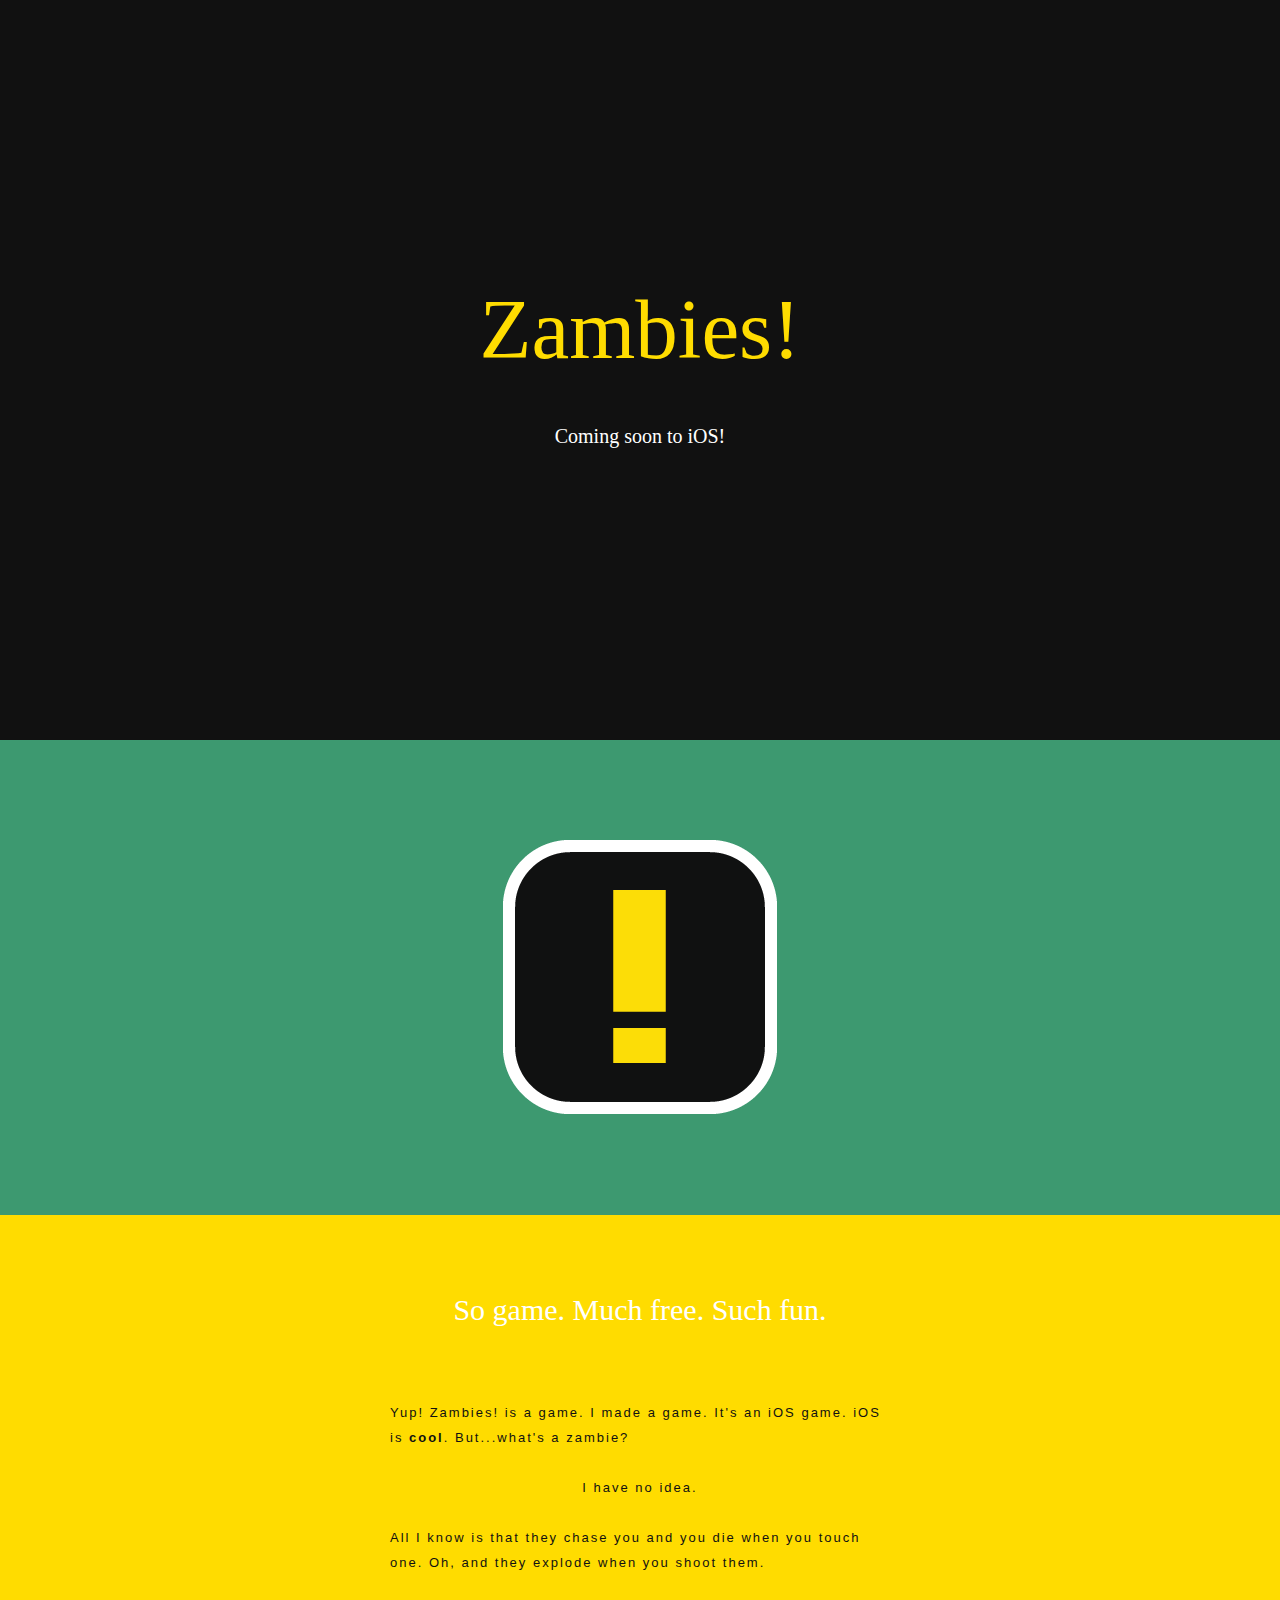
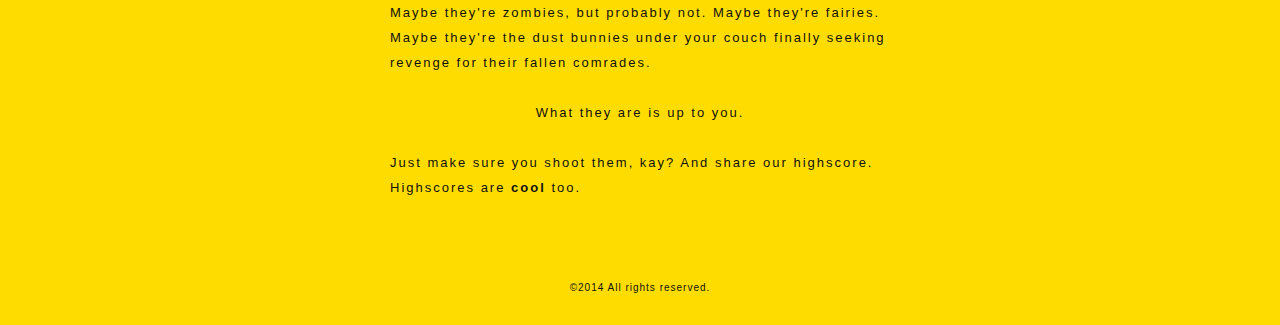
==== dev/site/index.html @ 385401cc "Added a website.  Getting ready for iTunes Connect." ====
<html>
<head>
	<title>Zambies!</title>

	<meta name = "viewport" content = "initial-scale = 0.55">

	<link href = "styles/main.css" rel = "stylesheet" type = "text/css"/>

	<script src = "../scripts/statistiks.js"></script>
</head>
<body>
	<div id = "top">
		<div class = "big">
			Zambies!
		</div>
		<div class = "small">
			Coming soon to iOS!
		</div>
	</div>

	<div id = "icon">
		<center><img src = "images/icon.png" title = "THIS IS THE COOLEST GAME EVAR!"></center>
	</div>

	<div id = "header">
		So game. Much free. Such fun.
	</div>

	<div id = "content">
		Yup!  Zambies! is a game.  I made a game.  It's an iOS game.  iOS is <b>cool</b>.  But...what's a zambie?
		<br>
		<br>
		<center>I have no idea.</center>
		<br>
		All I know is that they chase you and you die when you touch one.  Oh, and they explode when you shoot them.
		<br>
		<br>
		Maybe they're zombies, but probably not.  Maybe they're fairies.  Maybe they're the dust bunnies under your couch finally seeking revenge for their fallen comrades.
		<br>
		<br>
		<center>What they are is up to you.</center>
		<br>
		Just make sure you shoot them, kay?  And share our highscore.  Highscores are <b>cool</b> too.

		<div id = "copyright">
			&#169;2014 All rights reserved.
		</div>
	</div>
</body>
</html>
---- dev/site/styles/main.css ----
@font-face {
    font-family: 'MinercraftoryRegular';
    src: url('minercraftory-webfont.eot');
    src: url('minercraftory-webfont.eot?#iefix') format('embedded-opentype'),
         url('minercraftory-webfont.woff') format('woff'),
         url('minercraftory-webfont.ttf') format('truetype'),
         url('minercraftory-webfont.svg#minercraftoryregular') format('svg');
    font-weight: normal;
    font-style: normal;
}

a, a:visited {
	color: #111111;
	text-decoration: none;
}

body {
	min-width: 550px;
	min-height: 400px;

	margin: 0px;
	padding: 0px;

	background-color: #FFDC00;
}

#top {
	position: absolute;
	left: 0px;
	top: 0px;
	width: 100%;
	height: 100%;

	background-color: #111111;
	z-index: 0;
}

	#top .big {
		position: absolute;
		top: 50%;
		width: 100%;

		margin-top: -170px;

		color: #FFDC00;
		font-family: "MinercraftoryRegular";
		font-size: 85px;
		text-align: center;
	}

	#top .small {
		position: absolute;
		top: 50%;
		width: 100%;

		margin-top: -25px;

		color: #FFFFFF;
		font-family: "MinercraftoryRegular";
		font-size: 20px;
		text-align: center;
	}

#icon {
	position: absolute;
	left: 0px;
	top: 100%;
	width: 100%;
	height: 275px;

	margin-top: -160px;
	padding-bottom: 100px;
	padding-top: 100px;

	background-color: #3D9970;
	-webkit-user-select: none;
	z-index: 1;
}

#header {
	position: absolute;
	left: 0px;
	top: 100%;
	width: 100%;

	margin-top: 372px;

	color: #FFFFFF;
	font-family: "MinercraftoryRegular";
	font-size: 30px;
	line-height: 75px;
	text-align: center;
}

#content {
	position: absolute;
	left: 50%;
	top: 100%;
	width: 500px;
	height: auto;

	margin-left: -250px;
	margin-top: 500px;

	color: #111111;
	font-family: Helvetica;
	font-size: 13px;
	letter-spacing: 2px;
	line-height: 25px;
}

	#content img {
		margin-bottom: 25px;
		margin-right: 25px;
	}

	#copyright {
		position: relative;
		left: 0px;
		bottom: 0px;
		width: 500px;
		height: auto;

		font-size: 10px;
		letter-spacing: 1px;
		margin-bottom: 25px;
		margin-top: 75px;
		text-align: center;
	}
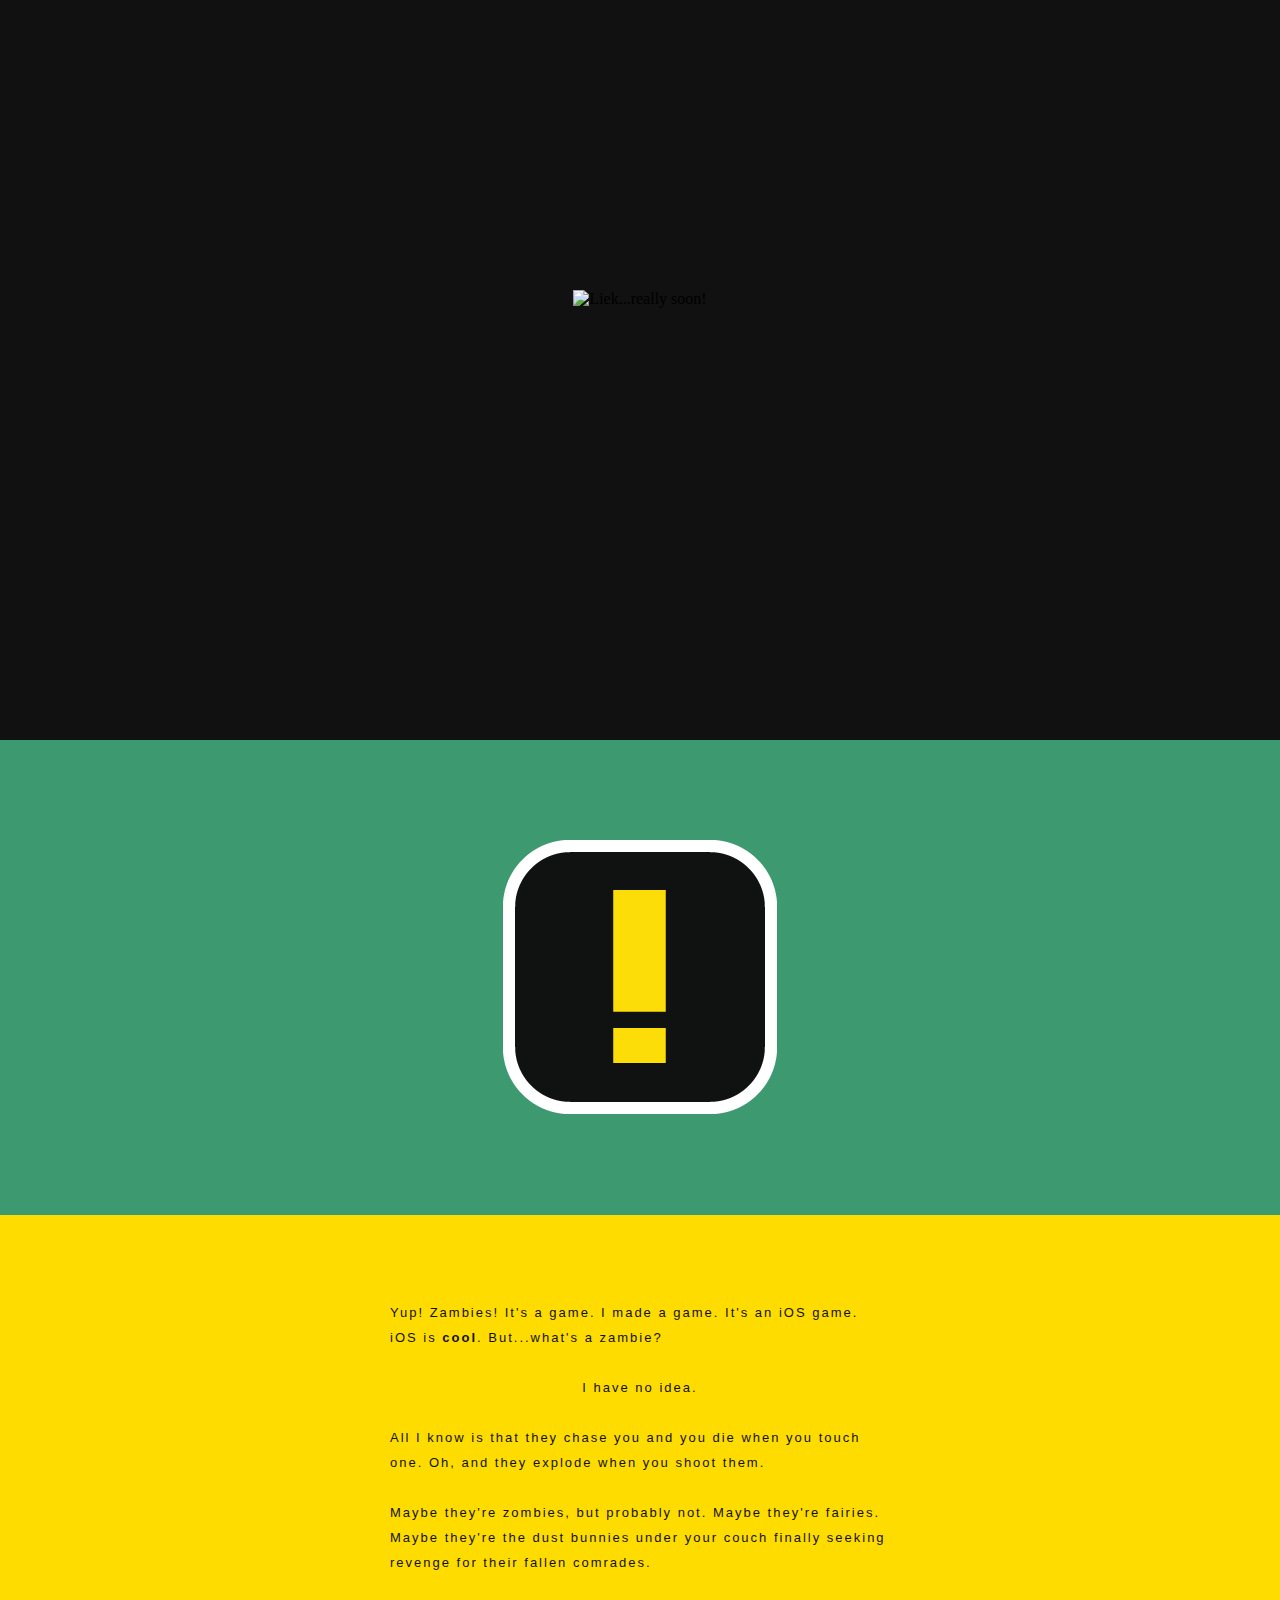
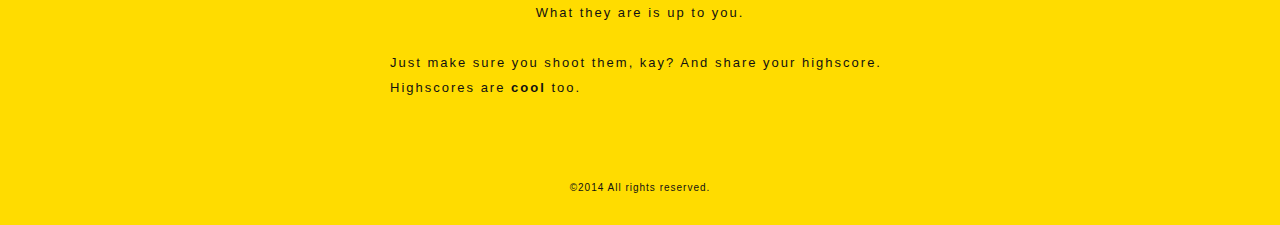
==== commit e3d93909: "Tweaked the website and enabled Game Center support." ====
--- a/dev/site/index.html
+++ b/dev/site/index.html
@@ -2,7 +2,7 @@
 <head>
 	<title>Zambies!</title>
 
-	<meta name = "viewport" content = "initial-scale = 0.55">
+	<meta name = "viewport" content = "initial-scale = 0.5">
 
 	<link href = "styles/main.css" rel = "stylesheet" type = "text/css"/>
 
@@ -10,11 +10,8 @@
 </head>
 <body>
 	<div id = "top">
-		<div class = "big">
-			Zambies!
-		</div>
-		<div class = "small">
-			Coming soon to iOS!
+		<div id = "logo">
+			<center><img src = "images/logo.png" title = "Liek...really soon!"></center>
 		</div>
 	</div>
 
@@ -22,12 +19,8 @@
 		<center><img src = "images/icon.png" title = "THIS IS THE COOLEST GAME EVAR!"></center>
 	</div>
 
-	<div id = "header">
-		So game. Much free. Such fun.
-	</div>
-
 	<div id = "content">
-		Yup!  Zambies! is a game.  I made a game.  It's an iOS game.  iOS is <b>cool</b>.  But...what's a zambie?
+		Yup!  Zambies!  It's a game.  I made a game.  It's an iOS game.  iOS is <b>cool</b>.  But...what's a zambie?
 		<br>
 		<br>
 		<center>I have no idea.</center>
@@ -40,7 +33,7 @@
 		<br>
 		<center>What they are is up to you.</center>
 		<br>
-		Just make sure you shoot them, kay?  And share our highscore.  Highscores are <b>cool</b> too.
+		Just make sure you shoot them, kay?  And share your highscore.  Highscores are <b>cool</b> too.
 
 		<div id = "copyright">
 			&#169;2014 All rights reserved.
--- a/dev/site/styles/main.css
+++ b/dev/site/styles/main.css
@@ -1,14 +1,3 @@
-@font-face {
-    font-family: 'MinercraftoryRegular';
-    src: url('minercraftory-webfont.eot');
-    src: url('minercraftory-webfont.eot?#iefix') format('embedded-opentype'),
-         url('minercraftory-webfont.woff') format('woff'),
-         url('minercraftory-webfont.ttf') format('truetype'),
-         url('minercraftory-webfont.svg#minercraftoryregular') format('svg');
-    font-weight: normal;
-    font-style: normal;
-}
-
 a, a:visited {
 	color: #111111;
 	text-decoration: none;
@@ -35,30 +24,13 @@
 	z-index: 0;
 }
 
-	#top .big {
+	#logo {
 		position: absolute;
+		left: 0px;
 		top: 50%;
 		width: 100%;
 
-		margin-top: -170px;
-
-		color: #FFDC00;
-		font-family: "MinercraftoryRegular";
-		font-size: 85px;
-		text-align: center;
-	}
-
-	#top .small {
-		position: absolute;
-		top: 50%;
-		width: 100%;
-
-		margin-top: -25px;
-
-		color: #FFFFFF;
-		font-family: "MinercraftoryRegular";
-		font-size: 20px;
-		text-align: center;
+		margin-top: -160px;
 	}
 
 #icon {
@@ -77,21 +49,6 @@
 	z-index: 1;
 }
 
-#header {
-	position: absolute;
-	left: 0px;
-	top: 100%;
-	width: 100%;
-
-	margin-top: 372px;
-
-	color: #FFFFFF;
-	font-family: "MinercraftoryRegular";
-	font-size: 30px;
-	line-height: 75px;
-	text-align: center;
-}
-
 #content {
 	position: absolute;
 	left: 50%;
@@ -100,7 +57,7 @@
 	height: auto;
 
 	margin-left: -250px;
-	margin-top: 500px;
+	margin-top: 400px;
 
 	color: #111111;
 	font-family: Helvetica;
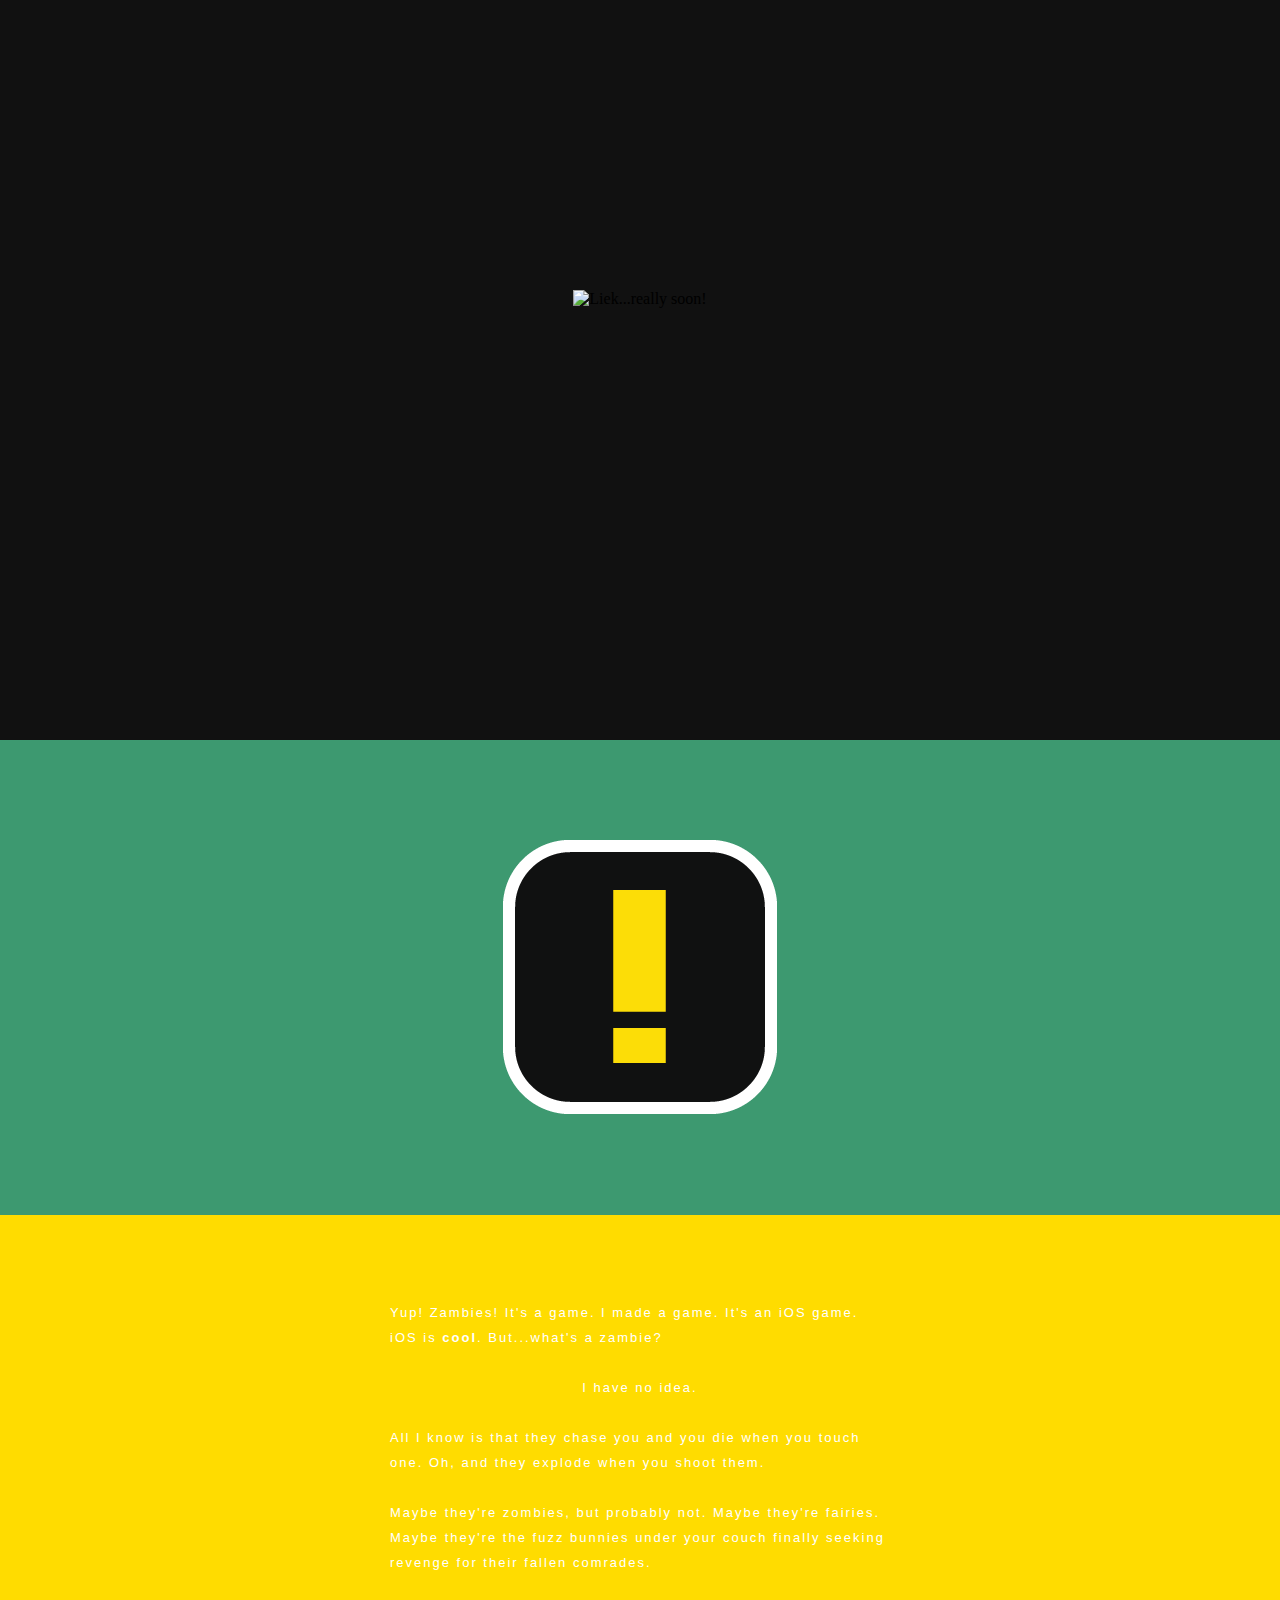
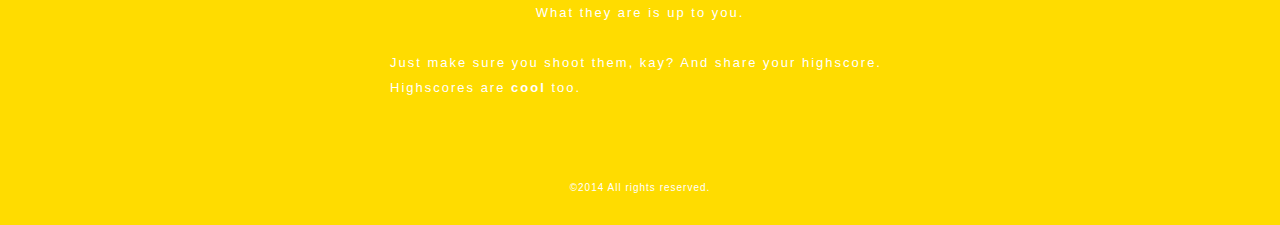
==== commit b5705c4c: "Made the zombies get mad and added iAds." ====
--- a/dev/site/index.html
+++ b/dev/site/index.html
@@ -28,7 +28,7 @@
 		All I know is that they chase you and you die when you touch one.  Oh, and they explode when you shoot them.
 		<br>
 		<br>
-		Maybe they're zombies, but probably not.  Maybe they're fairies.  Maybe they're the dust bunnies under your couch finally seeking revenge for their fallen comrades.
+		Maybe they're zombies, but probably not.  Maybe they're fairies.  Maybe they're the fuzz bunnies under your couch finally seeking revenge for their fallen comrades.
 		<br>
 		<br>
 		<center>What they are is up to you.</center>
--- a/dev/site/styles/main.css
+++ b/dev/site/styles/main.css
@@ -1,5 +1,5 @@
 a, a:visited {
-	color: #111111;
+	color: #FFFFFF;
 	text-decoration: none;
 }
 
@@ -59,7 +59,7 @@
 	margin-left: -250px;
 	margin-top: 400px;
 
-	color: #111111;
+	color: #FFFFFF;
 	font-family: Helvetica;
 	font-size: 13px;
 	letter-spacing: 2px;
